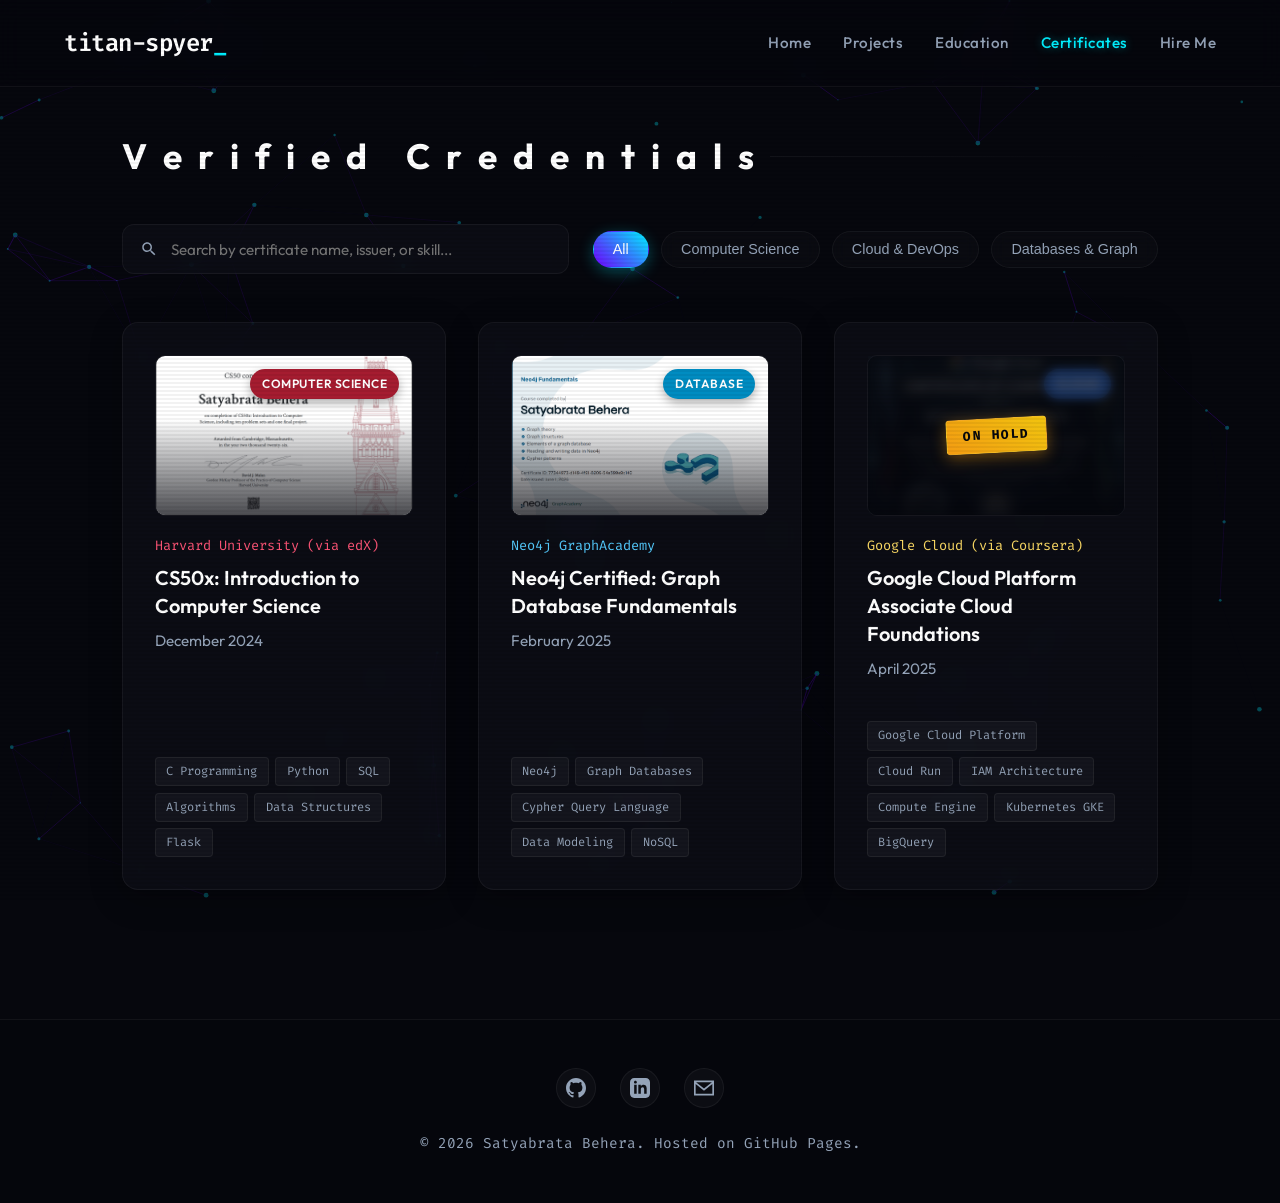
==== certificates.html @ edd2fa95 "Add Certificates Page" ====
<!-- This is the certificates.html file for Satyabrata Behera's personal portfolio, showcasing his verified professional accomplishments (CS50, Neo4j, GCP, and more). The page integrates search functionality, dynamic classification filters, glowing brand spotlights, and a high-fidelity modal details lightbox. The design maintains complete cohesion with the rest of the site's dark glassmorphic sci-fi aesthetic. -->
<!DOCTYPE html>
<html lang="en">
<head>
    <meta charset="UTF-8">
    <meta name="viewport" content="width=device-width, initial-scale=1.0">
    <title>Certificates - Satyabrata Behera</title>
    <meta name="description" content="Professional certifications and verified accomplishments of Satyabrata Behera, including Harvard CS50, Neo4j Fundamentals, and Google Cloud Platform.">
    <link rel="stylesheet" href="assets/css/style.css">
    <link rel="stylesheet" href="assets/css/certificates.css">
</head>
<body>
    <div id="loader"><div class="spinner"></div></div>
    <div id="cursor-glow"></div>
    <div id="scroll-progress"></div>
    <div class="crt-scanlines"></div>
    <canvas id="bg-canvas"></canvas>
    
    <nav>
        <a href="index.html" class="nav-logo">titan-spyer</a>
        <div class="nav-toggle" id="nav-toggle">
            <span></span>
            <span></span>
            <span></span>
        </div>
        <ul class="nav-links" id="nav-links">
            <li><a href="index.html">Home</a></li>
            <li><a href="projects.html">Projects</a></li>
            <li><a href="education.html">Education</a></li>
            <li><a href="certificates.html" class="active">Certificates</a></li>
            <li><a href="hire_me.html" class="nav-hire-me">Hire Me</a></li>
        </ul>
    </nav>

    <main class="container">
        <section>
            <h2 class="section-title" style="margin-bottom: 2.5rem;">Verified Credentials</h2>
            
            <!-- Controls: Search and Categories -->
            <div class="controls-container">
                <div class="search-wrapper">
                    <input type="text" id="search-input" class="search-input" placeholder="Search by certificate name, issuer, or skill...">
                    <svg class="search-icon" viewBox="0 0 24 24">
                        <path d="M15.5 14h-.79l-.28-.27C15.41 12.59 16 11.11 16 9.5 16 5.91 13.09 3 9.5 3S3 5.91 3 9.5 5.91 16 9.5 16c1.61 0 3.09-.59 4.23-1.57l.27.28v.79l5 4.99L20.49 19l-4.99-5zm-6 0C7.01 14 5 11.99 5 9.5S7.01 5 9.5 5 14 7.01 14 9.5 11.99 14 9.5 14z"/>
                    </svg>
                </div>
                
                <ul class="filter-tabs">
                    <li><button class="filter-btn active" data-filter="all">All</button></li>
                    <li><button class="filter-btn" data-filter="cs">Computer Science</button></li>
                    <li><button class="filter-btn" data-filter="cloud">Cloud & DevOps</button></li>
                    <li><button class="filter-btn" data-filter="database">Databases & Graph</button></li>
                </ul>
            </div>
            
            <!-- Certificates Grid Display -->
            <div class="certs-grid" id="certs-grid">
                <!-- Dynamically populated via assets/js/certificates.js -->
            </div>
        </section>
    </main>

    <!-- Details Lightbox Modal -->
    <div class="modal-overlay" id="modal-overlay">
        <div class="modal-container" id="modal-container">
            <!-- Dynamically populated via assets/js/certificates.js -->
        </div>
    </div>

    <footer>
        <div class="social-links">
            <a href="https://github.com/titan-spyer" target="_blank" title="GitHub">
                <svg viewBox="0 0 24 24"><path d="M12 0c-6.626 0-12 5.373-12 12 0 5.302 3.438 9.8 8.207 11.387.599.111.793-.261.793-.577v-2.234c-3.338.726-4.033-1.416-4.033-1.416-.546-1.387-1.333-1.756-1.333-1.756-1.089-.745.083-.729.083-.729 1.205.084 1.839 1.237 1.839 1.237 1.07 1.834 2.807 1.304 3.492.997.107-.775.418-1.305.762-1.604-2.665-.305-5.467-1.334-5.467-5.931 0-1.311.469-2.381 1.236-3.221-.124-.303-.535-1.524.117-3.176 0 0 1.008-.322 3.301 1.23.957-.266 1.983-.399 3.003-.404 1.02.005 2.047.138 3.006.404 2.291-1.552 3.297-1.23 3.297-1.23.653 1.653.242 2.874.118 3.176.77.84 1.235 1.911 1.235 3.221 0 4.609-2.807 5.624-5.479 5.921.43.372.823 1.102.823 2.222v3.293c0 .319.192.694.801.576 4.765-1.589 8.199-6.086 8.199-11.386 0-6.627-5.373-12-12-12z"/></svg>
            </a>
            <a href="https://linkedin.com/in/satya-brata-behera" target="_blank" title="LinkedIn">
                <svg viewBox="0 0 24 24"><path d="M19 0h-14c-2.761 0-5 2.239-5 5v14c0 2.761 2.239 5 5 5h14c2.762 0 5-2.239 5-5v-14c0-2.761-2.238-5-5-5zm-11 19h-3v-11h3v11zm-1.5-12.268c-.966 0-1.75-.79-1.75-1.764s.784-1.764 1.75-1.764 1.75.79 1.75 1.764-.783 1.764-1.75 1.764zm13.5 12.268h-3v-5.604c0-3.368-4-3.113-4 0v5.604h-3v-11h3v1.765c1.396-2.586 7-2.777 7 2.476v6.759z"/></svg>
            </a>
            <a href="mailto:mr.satya02@gmail.com" title="Email">
                <svg viewBox="0 0 24 24"><path d="M0 3v18h24v-18h-24zm21.518 2l-9.518 7.713-9.518-7.713h19.036zm-19.518 14v-11.817l10 8.104 10-8.104v11.817h-20z"/></svg>
            </a>
        </div>
        <p>&copy; 2026 Satyabrata Behera. Hosted on GitHub Pages.</p>
    </footer>

    <!-- Scripts -->
    <script src="assets/js/script.js"></script>
    <script src="assets/js/certificates.js"></script>
</body>
</html>
---- assets/css/style.css ----
/* CSS Files start from here. */
@import url('https://fonts.googleapis.com/css2?family=Fira+Code:wght@400;500&family=Outfit:wght@300;400;600;800&display=swap');

:root {
    --bg-main: #06070d;
    --bg-panel: rgba(15, 17, 26, 0.6);
    --text-main: #e2e8f0;
    --text-muted: #94a3b8;
    --accent-1: #00f0ff;
    --accent-2: #7000ff;
    --glass-border: rgba(255, 255, 255, 0.05);
    --glass-shadow: 0 8px 32px 0 rgba(0, 0, 0, 0.3);
}

html, body {
    margin: 0;
    padding: 0;
    width: 100%;
    overflow-x: hidden;
    position: relative;
}

body {
    font-family: 'Outfit', sans-serif;
    background-color: var(--bg-main);
    color: var(--text-main);
    line-height: 1.6;
}

* {
    margin: 0;
    padding: 0;
    box-sizing: border-box;
    max-width: 100%;
}

/* Background Canvas */
#bg-canvas {
    position: fixed;
    top: 0;
    left: 0;
    width: 100vw;
    height: 100vh;
    z-index: -1;
    pointer-events: none;
    opacity: 0.6;
}

/* Navigation */
nav {
    position: fixed;
    top: 0;
    width: 100%;
    padding: 1.5rem 5%;
    display: flex;
    justify-content: space-between;
    align-items: center;
    background: rgba(6, 7, 13, 0.7);
    backdrop-filter: blur(12px);
    border-bottom: 1px solid var(--glass-border);
    z-index: 100;
}

.nav-logo {
    font-family: 'Fira Code', monospace;
    font-size: 1.5rem;
    font-weight: 600;
    color: #fff;
    text-decoration: none;
    position: relative;
    letter-spacing: -0.5px;
}

.nav-logo::after {
    content: '_';
    animation: blink 1s step-end infinite;
    color: var(--accent-1);
}

@keyframes blink {
    50% { opacity: 0; }
}

.nav-links {
    list-style: none;
    display: flex;
    gap: 2rem;
}

.nav-links a {
    color: var(--text-muted);
    text-decoration: none;
    font-weight: 500;
    transition: color 0.3s ease;
    letter-spacing: 0.5px;
    font-size: 0.95rem;
}

.nav-links a:hover,
.nav-links a.active {
    color: var(--accent-1);
    text-shadow: 0 0 8px rgba(0, 240, 255, 0.4);
}

/* Nav Toggle (Hamburger) */
.nav-toggle {
    display: none;
    flex-direction: column;
    gap: 6px;
    cursor: pointer;
    z-index: 101;
    padding: 0.5rem;
}

.nav-toggle span {
    width: 25px;
    height: 2px;
    background: var(--text-main);
    transition: all 0.3s ease;
}

.nav-toggle.active span:nth-child(1) {
    transform: translateY(8px) rotate(45deg);
}

.nav-toggle.active span:nth-child(2) {
    opacity: 0;
}

.nav-toggle.active span:nth-child(3) {
    transform: translateY(-8px) rotate(-45deg);
}

/* Main Container */
.container {
    max-width: 1100px;
    margin: 0 auto;
    padding: 8rem 2rem 4rem;
}

/* Header/Hero Section */
.hero {
    min-height: 70vh;
    display: flex;
    flex-direction: column;
    justify-content: center;
    align-items: flex-start;
}

h1, h2 {
    overflow-wrap: break-word;
    word-wrap: break-word;
    word-break: break-word;
}

.hero h1 {
    font-size: clamp(2.5rem, 8vw, 4.5rem);
    font-weight: 800;
    line-height: 1.1;
    margin-bottom: 0.5rem;
    color: #fff;
    letter-spacing: -1.5px;
}

.hero .gradient-text {
    background: linear-gradient(90deg, var(--accent-1), var(--accent-2), var(--accent-1));
    background-size: 200% auto;
    -webkit-background-clip: text;
    background-clip: text;
    -webkit-text-fill-color: transparent;
    animation: shimmer 3s linear infinite;
}

@keyframes shimmer {
    to { background-position: 200% center; }
}

.hero h2 {
    font-size: clamp(1.2rem, 4vw, 2rem);
    color: var(--text-muted);
    margin-bottom: 1.5rem;
    font-weight: 400;
    font-family: 'Fira Code', monospace;
}

.hero p {
    font-size: 1.1rem;
    max-width: 650px;
    color: var(--text-muted);
    margin-bottom: 2.5rem;
}

.btn {
    display: inline-flex;
    align-items: center;
    gap: 0.5rem;
    padding: 0.8rem 1.8rem;
    background: transparent;
    color: var(--accent-1);
    border: 1px solid var(--accent-1);
    border-radius: 6px;
    font-family: 'Fira Code', monospace;
    text-decoration: none;
    transition: all 0.3s cubic-bezier(0.4, 0, 0.2, 1);
    position: relative;
    overflow: hidden;
    font-size: 0.95rem;
    will-change: transform;
}

.btn .ripple {
    position: absolute;
    background: rgba(255, 255, 255, 0.4);
    transform: translate(-50%, -50%);
    pointer-events: none;
    border-radius: 50%;
    animation: ripple_effect 0.8s linear;
}

@keyframes ripple_effect {
    0% { width: 0; height: 0; opacity: 0.5; }
    100% { width: 400px; height: 400px; opacity: 0; }
}

.btn:hover {
    background: rgba(0, 240, 255, 0.1);
    box-shadow: 0 0 15px rgba(0, 240, 255, 0.3);
    transform: scale(1.05);
}

.btn-primary {
    background: linear-gradient(45deg, var(--accent-2), var(--accent-1));
    color: #fff;
    border: none;
}

.btn-primary:hover {
    background: linear-gradient(45deg, var(--accent-1), var(--accent-2));
    box-shadow: 0 0 20px rgba(112, 0, 255, 0.5);
    transform: scale(1.05);
}

.hero-buttons {
    display: flex;
    gap: 1rem;
    flex-wrap: wrap;
}

/* Glassmorphism Cards */
.glass-card {
    background: var(--bg-panel);
    border: 1px solid var(--glass-border);
    border-radius: 16px;
    padding: 2rem;
    backdrop-filter: blur(10px);
    box-shadow: var(--glass-shadow);
    transition: transform 0.3s ease, box-shadow 0.3s ease, border-color 0.3s ease;
    display: flex;
    flex-direction: column;
}

.glass-card:hover {
    transform: translateY(-5px);
    box-shadow: 0 12px 40px 0 rgba(0, 0, 0, 0.4);
    border-color: rgba(0, 240, 255, 0.3);
}

/* Skills Section */
.skills-section {
    margin-top: 4rem;
}

.section-title {
    font-size: clamp(1.8rem, 5vw, 2.2rem);
    margin-bottom: 2.5rem;
    display: flex;
    align-items: center;
    gap: 1rem;
    color: #fff;
    width: 100%;
    overflow-wrap: break-word;
    word-wrap: break-word;
}

.section-title::after {
    content: '';
    height: 1px;
    background: linear-gradient(90deg, var(--glass-border), transparent);
    flex-grow: 1;
    min-width: 50px;
}

.skills-grid {
    display: grid;
    grid-template-columns: repeat(auto-fit, minmax(300px, 1fr));
    gap: 1.5rem;
}

.skill-category h3 {
    font-family: 'Fira Code', monospace;
    color: var(--accent-1);
    margin-bottom: 1rem;
    font-size: 1.1rem;
}

.skill-tags {
    display: flex;
    flex-wrap: wrap;
    gap: 0.8rem;
}

.skill-tag {
    background: rgba(255, 255, 255, 0.03);
    padding: 0.4rem 1rem;
    border-radius: 20px;
    font-size: 0.9rem;
    border: 1px solid rgba(255, 255, 255, 0.08);
    transition: all 0.3s ease;
    text-decoration: none;
    color: var(--text-main);
    display: inline-block;
    position: relative;
    overflow: hidden;
}

.skill-tag::before {
    content: '';
    position: absolute;
    top: 0; left: 0; right: 0; bottom: 0;
    background: radial-gradient(circle at var(--mouse-x, 50%) var(--mouse-y, 50%), rgba(0, 240, 255, 0.2), transparent 50%);
    opacity: 0;
    transition: opacity 0.3s;
    pointer-events: none;
    z-index: 0;
}

.skill-tag:hover::before {
    opacity: 1;
}

.skill-tag:hover {
    border-color: var(--accent-1);
    color: #fff;
    background: rgba(0, 240, 255, 0.05);
    transform: translateY(-2px);
    box-shadow: 0 4px 12px rgba(0, 240, 255, 0.2);
}

/* Stats */
.stats {
    display: flex;
    gap: 3rem;
    margin-top: 3rem;
    flex-wrap: wrap;
}

.stat-item {
    font-family: 'Outfit', sans-serif;
    text-decoration: none;
    transition: transform 0.3s ease;
    display: block;
}
a.stat-item:hover {
    transform: translateY(-5px);
}
.stat-item span {
    display: block;
    font-size: 3rem;
    font-weight: 800;
    color: var(--accent-1);
    line-height: 1;
    margin-bottom: 0.5rem;
}
.stat-item p {
    color: var(--text-muted);
    font-size: 1rem;
    margin: 0;
}

/* Projects grid */
.projects-grid {
    display: grid;
    grid-template-columns: repeat(auto-fit, minmax(320px, 1fr));
    gap: 2rem;
    margin-bottom: 3rem;
}

.project-card h3 {
    font-size: 1.4rem;
    margin-bottom: 0.8rem;
    color: #fff;
}

.project-card p {
    color: var(--text-muted);
    margin-bottom: 1.5rem;
    font-size: 0.95rem;
    flex-grow: 1;
}

.tech-stack {
    font-family: 'Fira Code', monospace;
    color: var(--text-muted);
    font-size: 0.8rem;
    margin-bottom: 1.5rem;
    display: flex;
    flex-wrap: wrap;
    gap: 0.5rem;
}
.tech-stack span {
    color: var(--accent-2);
}

.project-links {
    display: flex;
    gap: 1.5rem;
    margin-top: auto;
    flex-wrap: wrap;
}

.project-link {
    text-decoration: none;
    color: var(--text-main);
    font-family: 'Fira Code', monospace;
    font-size: 0.9rem;
    display: flex;
    align-items: center;
    gap: 0.4rem;
    transition: color 0.3s ease;
}

.project-link:hover {
    color: var(--accent-1);
}
.project-link svg {
    width: 18px;
    height: 18px;
    fill: currentColor;
}

/* Repos grid */
.repos-grid {
    display: grid;
    grid-template-columns: repeat(auto-fit, minmax(250px, 1fr));
    gap: 1.5rem;
}

.repo-card {
    padding: 1.5rem;
}

.repo-card h3 {
    font-size: 1.2rem;
    margin-bottom: 1rem;
    color: var(--accent-1);
    font-family: 'Fira Code', monospace;
}

/* Timeline for Education */
.timeline {
    position: relative;
    max-width: 800px;
    margin: 2rem auto;
}

.timeline::after {
    content: '';
    position: absolute;
    width: 2px;
    background: var(--glass-border);
    top: 0;
    bottom: 0;
    left: 20px;
    margin-left: -1px;
}

.timeline-item {
    padding: 10px 40px;
    position: relative;
    background-color: inherit;
    width: 100%;
}

.timeline-item::after {
    content: '';
    position: absolute;
    width: 16px;
    height: 16px;
    background-color: var(--bg-main);
    border: 3px solid var(--accent-2);
    border-radius: 50%;
    z-index: 1;
    left: 7.5px;
    top: 15px;
    box-shadow: 0 0 10px rgba(112, 0, 255, 0.5);
}

.timeline-content {
    padding: 2rem;
    background: var(--bg-panel);
    border: 1px solid var(--glass-border);
    border-radius: 16px;
    backdrop-filter: blur(10px);
    transition: transform 0.3s ease;
}

.timeline-content:hover {
    transform: translateX(5px);
    border-color: rgba(112, 0, 255, 0.3);
}

.timeline-content h3 {
    margin-bottom: 0.2rem;
    color: #fff;
    font-size: 1.4rem;
}
.timeline-content h4 {
    margin-bottom: 1rem;
    color: var(--text-muted);
    font-weight: 400;
    font-size: 1rem;
}
.timeline-date {
    display: inline-block;
    padding: 0.2rem 0.8rem;
    background: rgba(255,255,255,0.05);
    border-radius: 20px;
    font-size: 0.85rem;
    font-family: 'Fira Code', monospace;
    margin-bottom: 1.5rem;
    color: var(--accent-1);
    border: 1px solid rgba(0, 240, 255, 0.2);
}

/* Footer */
footer {
    text-align: center;
    padding: 3rem 2rem;
    border-top: 1px solid var(--glass-border);
    margin-top: 4rem;
    color: var(--text-muted);
    font-family: 'Fira Code', monospace;
    font-size: 0.9rem;
    background: rgba(6, 7, 13, 0.8);
}

.social-links {
    display: flex;
    justify-content: center;
    gap: 1.5rem;
    margin-bottom: 1.5rem;
}
.social-links a {
    color: var(--text-muted);
    transition: color 0.3s, transform 0.3s;
    display: flex;
    align-items: center;
    justify-content: center;
    width: 40px;
    height: 40px;
    border-radius: 50%;
    background: rgba(255, 255, 255, 0.03);
    border: 1px solid var(--glass-border);
}
.social-links a:hover {
    color: var(--accent-1);
    transform: translateY(-3px);
    border-color: var(--accent-1);
}
.social-links svg {
    width: 20px;
    height: 20px;
    fill: currentColor;
}

/* Image Layout and Avatar CSS */
.hero-layout {
    display: flex;
    align-items: center;
    justify-content: space-between;
    gap: 3rem;
    width: 100%;
    transition: transform 0.5s cubic-bezier(0.4, 0, 0.2, 1);
}

.hero-layout:hover {
    transform: scale(1.01); /* Very subtle zoom for the entire section */
}

.hero-text {
    flex: 1;
}

.hero-image-container {
    flex: 0 0 280px;
    display: flex;
    justify-content: center;
    align-items: center;
}

.glow-wrap {
    position: relative;
    width: 260px;
    height: 260px;
    border-radius: 50%;
    padding: 6px;
    background: linear-gradient(45deg, var(--accent-1), var(--accent-2));
    animation: spin-gradient 8s linear infinite;
    z-index: 10;
}

.glow-wrap::after {
    content: '';
    position: absolute;
    inset: -10px;
    background: linear-gradient(45deg, var(--accent-1), var(--accent-2));
    filter: blur(25px);
    border-radius: 50%;
    z-index: -1;
    opacity: 0.7;
    animation: blink-glow 3s ease-in-out infinite alternate;
}

@keyframes spin-gradient {
    0% { transform: rotate(0deg); }
    100% { transform: rotate(360deg); }
}

@keyframes blink-glow {
    0% { opacity: 0.4; }
    100% { opacity: 0.9; }
}

.profile-img {
    width: 100%;
    height: 100%;
    object-fit: cover;
    border-radius: 50%;
    border: 4px solid var(--bg-main);
    animation: spin-reverse 8s linear infinite;
}

@keyframes spin-reverse {
    0% { transform: rotate(0deg); }
    100% { transform: rotate(-360deg); }
}


/* Responsive Tablet */
@media (max-width: 1024px) {
    .container {
        padding: 7rem 2rem 3rem;
    }
    .hero-layout {
        gap: 2rem;
    }
    .glow-wrap {
        width: 220px;
        height: 220px;
    }
    .hero-image-container {
        flex: 0 0 220px;
    }
}

/* Responsive Mobile */
@media (max-width: 768px) {
    .nav-toggle {
        display: flex;
    }

    .nav-links {
        position: fixed;
        top: 0;
        right: -100%;
        width: 100%;
        height: 100vh;
        background: rgba(6, 7, 13, 0.98);
        backdrop-filter: blur(20px);
        flex-direction: column;
        justify-content: center;
        align-items: center;
        transition: right 0.4s cubic-bezier(0.77, 0.2, 0.05, 1);
        z-index: 99;
    }

    .nav-links.active {
        right: 0;
    }

    .nav-links li {
        margin: 1.5rem 0;
    }

    .nav-links a {
        font-size: 1.5rem;
    }
    
    .container {
        padding: 8rem 1.5rem 2rem;
    }
    
    .hero-layout {
        flex-direction: column-reverse;
        text-align: center;
        gap: 2rem;
        margin-top: 1rem;
    }
    .hero-text p {
        margin: 0 auto 1.5rem auto;
    }
    .hero-buttons {
        justify-content: center;
    }
    .glow-wrap {
        width: 180px;
        height: 180px;
    }
    .hero-image-container {
        flex: 0 0 180px;
    }
    
    .stats {
        justify-content: center;
        gap: 1.5rem;
        margin-top: 2rem;
    }
    .stat-item span {
        font-size: 2.2rem;
    }
    
    .skills-grid, .projects-grid, .repos-grid {
        grid-template-columns: 1fr;
    }

    .section-title {
        font-size: 1.5rem;
        display: block; /* Switch to block to let text wrap naturally */
        line-height: 1.3;
        margin-bottom: 2rem;
    }

    .section-title::after {
        display: none;
    }

    .timeline::after { left: 15px; }
    .timeline-item::after { left: 3px; }
    .timeline-item { padding-left: 35px; padding-right: 0; }
    .timeline-content { padding: 1.5rem; }
    .timeline-content h3 { font-size: 1.2rem; }
}

/* Enhancements */
#loader {
    position: fixed;
    inset: 0;
    background: var(--bg-main);
    z-index: 99999;
    display: flex;
    justify-content: center;
    align-items: center;
    transition: opacity 0.5s ease;
}

.spinner {
    width: 50px;
    height: 50px;
    border: 3px solid rgba(0, 240, 255, 0.1);
    border-radius: 50%;
    border-top-color: var(--accent-1);
    animation: spin 1s ease-in-out infinite;
}

@keyframes spin {
    to { transform: rotate(360deg); }
}

#cursor-glow {
    position: fixed;
    top: 0;
    left: 0;
    width: 400px;
    height: 400px;
    background: radial-gradient(circle, rgba(0, 240, 255, 0.08) 0%, transparent 60%);
    border-radius: 50%;
    transform: translate(-50%, -50%);
    pointer-events: none;
    z-index: 9999;
    mix-blend-mode: screen;
    opacity: 0;
    transition: opacity 0.3s;
}

.crt-scanlines {
    position: fixed;
    inset: 0;
    background: linear-gradient(
        to bottom,
        rgba(255, 255, 255, 0),
        rgba(255, 255, 255, 0) 50%,
        rgba(0, 0, 0, 0.05) 50%,
        rgba(0, 0, 0, 0.05)
    );
    background-size: 100% 4px;
    z-index: 9998;
    pointer-events: none;
}

#scroll-progress {
    position: fixed;
    top: 0;
    left: 0;
    width: 0%;
    height: 3px;
    background: linear-gradient(90deg, var(--accent-1), var(--accent-2));
    z-index: 100000;
    box-shadow: 0 0 10px var(--accent-1);
}

.hidden-scroll {
    opacity: 0;
    transform: translateY(40px);
    transition: all 0.8s cubic-bezier(0.175, 0.885, 0.32, 1.275);
}

.hidden-scroll.show {
    opacity: 1;
    transform: translateY(0);
}

.typewriter-char {
    display: inline-block;
    opacity: 0;
    transform: translateY(10px);
    animation: charFadeUp 0.3s forwards;
}

@keyframes charFadeUp {
    to {
        opacity: 1;
        transform: translateY(0);
    }
}
---- assets/css/certificates.css ----
/* Specialized CSS for Certificates Showcase */

:root {
    --cs50-brand: #a51c30;
    --cs50-glow: rgba(165, 28, 48, 0.5);
    --neo4j-brand: #008cc1;
    --neo4j-glow: rgba(0, 140, 193, 0.5);
    --gcp-brand: #4285f4;
    --gcp-glow: rgba(66, 133, 244, 0.5);
    --default-glow: rgba(0, 240, 255, 0.3);
}

/* Control Bar (Search & Filter) */
.controls-container {
    display: flex;
    flex-direction: column;
    gap: 1.5rem;
    margin-bottom: 3rem;
    width: 100%;
}

@media (min-width: 768px) {
    .controls-container {
        flex-direction: row;
        justify-content: space-between;
        align-items: center;
    }
}

/* Search Bar */
.search-wrapper {
    position: relative;
    flex: 1;
    max-width: 450px;
}

.search-input {
    width: 100%;
    padding: 0.9rem 1.2rem 0.9rem 3rem;
    background: var(--bg-panel);
    border: 1px solid var(--glass-border);
    border-radius: 12px;
    color: var(--text-main);
    font-family: inherit;
    font-size: 0.95rem;
    backdrop-filter: blur(10px);
    transition: all 0.3s cubic-bezier(0.4, 0, 0.2, 1);
    outline: none;
}

.search-input:focus {
    border-color: var(--accent-1);
    box-shadow: 0 0 15px rgba(0, 240, 255, 0.25);
    background: rgba(15, 17, 26, 0.8);
}

.search-icon {
    position: absolute;
    left: 1.1rem;
    top: 50%;
    transform: translateY(-50%);
    width: 18px;
    height: 18px;
    fill: var(--text-muted);
    transition: fill 0.3s ease;
    pointer-events: none;
}

.search-input:focus + .search-icon {
    fill: var(--accent-1);
}

/* Filter Tags */
.filter-tabs {
    display: flex;
    flex-wrap: wrap;
    gap: 0.75rem;
    list-style: none;
}

.filter-btn {
    background: rgba(255, 255, 255, 0.02);
    border: 1px solid var(--glass-border);
    padding: 0.6rem 1.2rem;
    border-radius: 30px;
    color: var(--text-muted);
    font-size: 0.9rem;
    font-weight: 500;
    cursor: pointer;
    backdrop-filter: blur(8px);
    transition: all 0.3s cubic-bezier(0.4, 0, 0.2, 1);
}

.filter-btn:hover {
    color: var(--text-main);
    border-color: rgba(255, 255, 255, 0.2);
    transform: translateY(-2px);
}

.filter-btn.active {
    background: linear-gradient(45deg, var(--accent-2), var(--accent-1));
    color: #fff;
    border-color: transparent;
    box-shadow: 0 4px 15px rgba(0, 240, 255, 0.3);
}

/* Certificates Grid */
.certs-grid {
    display: grid;
    grid-template-columns: repeat(auto-fill, minmax(320px, 1fr));
    gap: 2rem;
    min-height: 200px;
}

/* Card Tilt and Glow Design */
.cert-card {
    height: 100%;
    cursor: pointer;
    position: relative;
    overflow: hidden;
    display: flex;
    flex-direction: column;
    transition: transform 0.4s cubic-bezier(0.25, 0.8, 0.25, 1), 
                box-shadow 0.4s cubic-bezier(0.25, 0.8, 0.25, 1), 
                border-color 0.4s cubic-bezier(0.25, 0.8, 0.25, 1);
    transform-style: preserve-3d;
    will-change: transform;
}

.cert-card-inner {
    display: flex;
    flex-direction: column;
    height: 100%;
}

/* Image Container */
.cert-img-container {
    position: relative;
    width: 100%;
    aspect-ratio: 1.6 / 1;
    border-radius: 10px;
    overflow: hidden;
    margin-bottom: 1.2rem;
    border: 1px solid rgba(255, 255, 255, 0.05);
}

.cert-thumbnail {
    width: 100%;
    height: 100%;
    object-fit: cover;
    transition: transform 0.6s cubic-bezier(0.25, 0.8, 0.25, 1);
}

.cert-card:hover .cert-thumbnail {
    transform: scale(1.05) rotate(0.5deg);
}

.cert-overlay-glow {
    position: absolute;
    inset: 0;
    background: linear-gradient(180deg, transparent 40%, rgba(6, 7, 13, 0.9) 100%);
    opacity: 0.8;
    z-index: 1;
}

/* Dynamic Brand Badges on Cards */
.cert-badge {
    position: absolute;
    top: 0.8rem;
    right: 0.8rem;
    padding: 0.35rem 0.75rem;
    border-radius: 20px;
    font-size: 0.75rem;
    font-weight: 600;
    text-transform: uppercase;
    letter-spacing: 0.5px;
    color: #fff;
    z-index: 2;
    box-shadow: 0 4px 10px rgba(0, 0, 0, 0.3);
}

/* Issuer Specific Accent Glows */
.cert-card.brand-cs50 {
    --accent-glow-color: var(--cs50-glow);
    --accent-border-color: var(--cs50-brand);
}

.cert-card.brand-neo4j {
    --accent-glow-color: var(--neo4j-glow);
    --accent-border-color: var(--neo4j-brand);
}

.cert-card.brand-gcp {
    --accent-glow-color: var(--gcp-glow);
    --accent-border-color: var(--gcp-brand);
}

.cert-card {
    --accent-glow-color: var(--default-glow);
    --accent-border-color: var(--accent-1);
}

.cert-card:hover {
    border-color: var(--accent-border-color);
    box-shadow: 0 12px 40px -5px rgba(0, 0, 0, 0.5), 
                0 0 25px 0 var(--accent-glow-color);
}

/* Badge colors */
.brand-cs50 .cert-badge { background: var(--cs50-brand); }
.brand-neo4j .cert-badge { background: var(--neo4j-brand); }
.brand-gcp .cert-badge { background: var(--gcp-brand); }

/* Card Content details */
.cert-details {
    display: flex;
    flex-direction: column;
    flex-grow: 1;
}

.cert-issuer {
    font-family: 'Fira Code', monospace;
    font-size: 0.85rem;
    color: var(--accent-1);
    margin-bottom: 0.4rem;
}

.brand-cs50 .cert-issuer { color: #ff5577; }
.brand-neo4j .cert-issuer { color: #55ccff; }
.brand-gcp .cert-issuer { color: #ffdd66; }

.cert-card h3 {
    font-size: 1.25rem;
    color: #fff;
    line-height: 1.4;
    margin-bottom: 0.6rem;
    font-weight: 600;
}

.cert-card-date {
    font-size: 0.85rem;
    color: var(--text-muted);
    margin-bottom: 1rem;
}

.cert-skills {
    display: flex;
    flex-wrap: wrap;
    gap: 0.4rem;
    margin-top: auto;
    padding-top: 1rem;
}

.cert-skills span {
    background: rgba(255, 255, 255, 0.04);
    border: 1px solid rgba(255, 255, 255, 0.06);
    padding: 0.25rem 0.65rem;
    border-radius: 4px;
    font-size: 0.75rem;
    color: var(--text-muted);
    font-family: 'Fira Code', monospace;
}

/* Dynamic Entrance Animations */
.certs-grid > .hidden-scroll {
    opacity: 0;
    transform: translateY(30px) scale(0.97);
    transition: opacity 0.6s cubic-bezier(0.215, 0.61, 0.355, 1), 
                transform 0.6s cubic-bezier(0.215, 0.61, 0.355, 1);
}

.certs-grid > .hidden-scroll.show {
    opacity: 1;
    transform: translateY(0) scale(1);
}

/* Lightbox Modal overlay */
.modal-overlay {
    position: fixed;
    inset: 0;
    background: rgba(3, 4, 8, 0.85);
    backdrop-filter: blur(15px);
    z-index: 10000;
    display: flex;
    justify-content: center;
    align-items: center;
    padding: 1.5rem;
    opacity: 0;
    pointer-events: none;
    transition: opacity 0.4s ease;
}

.modal-overlay.active {
    opacity: 1;
    pointer-events: auto;
}

/* Modal Box Container */
.modal-container {
    background: rgba(10, 12, 20, 0.95);
    border: 1px solid var(--glass-border);
    border-radius: 20px;
    width: 100%;
    max-width: 950px;
    max-height: 90vh;
    box-shadow: 0 25px 60px -10px rgba(0,0,0,0.8), 0 0 40px rgba(0, 240, 255, 0.1);
    overflow-y: auto;
    position: relative;
    transform: scale(0.9) translateY(30px);
    transition: transform 0.4s cubic-bezier(0.34, 1.56, 0.64, 1);
}

.modal-overlay.active .modal-container {
    transform: scale(1) translateY(0);
}

.modal-close-btn {
    position: absolute;
    top: 1.25rem;
    right: 1.25rem;
    background: rgba(255, 255, 255, 0.03);
    border: 1px solid var(--glass-border);
    width: 40px;
    height: 40px;
    border-radius: 50%;
    display: flex;
    justify-content: center;
    align-items: center;
    cursor: pointer;
    color: var(--text-muted);
    transition: all 0.3s ease;
    z-index: 10;
}

.modal-close-btn:hover {
    color: #fff;
    background: rgba(255, 0, 80, 0.2);
    border-color: rgba(255, 0, 80, 0.4);
    transform: rotate(90deg);
}

.modal-content-grid {
    display: grid;
    grid-template-columns: 1fr;
    gap: 2rem;
    padding: 3rem 2rem 2.5rem;
}

@media (min-width: 768px) {
    .modal-content-grid {
        grid-template-columns: 1.2fr 1fr;
        padding: 4rem 3rem 3rem;
    }
}

/* Modal Visual Preview Side */
.modal-visual-side {
    display: flex;
    flex-direction: column;
    justify-content: center;
    align-items: center;
}

.modal-image-wrap {
    width: 100%;
    border-radius: 12px;
    overflow: hidden;
    border: 1px solid rgba(255, 255, 255, 0.1);
    box-shadow: 0 10px 30px rgba(0,0,0,0.5);
    background: #030408;
    aspect-ratio: 1.414 / 1; /* Standard certificate aspect ratio */
}

.modal-image-wrap img {
    width: 100%;
    height: 100%;
    object-fit: contain;
}

/* Modal Info Side details */
.modal-info-side {
    display: flex;
    flex-direction: column;
    justify-content: space-between;
}

.modal-info-header {
    margin-bottom: 1.5rem;
}

.modal-info-issuer {
    font-family: 'Fira Code', monospace;
    font-size: 0.95rem;
    color: var(--accent-1);
    margin-bottom: 0.5rem;
    display: inline-block;
}

.modal-info-side h2 {
    font-size: 1.8rem;
    color: #fff;
    margin-bottom: 0.8rem;
    line-height: 1.3;
}

.modal-meta-row {
    display: flex;
    flex-wrap: wrap;
    gap: 1.5rem;
    margin-bottom: 1.5rem;
    font-size: 0.9rem;
    color: var(--text-muted);
}

.modal-meta-item strong {
    color: var(--text-main);
}

.modal-divider {
    height: 1px;
    background: var(--glass-border);
    margin: 1.5rem 0;
}

.modal-description {
    color: var(--text-muted);
    font-size: 0.95rem;
    line-height: 1.7;
    margin-bottom: 1.5rem;
}

.modal-skills-title {
    font-size: 0.9rem;
    text-transform: uppercase;
    letter-spacing: 1px;
    color: var(--text-main);
    margin-bottom: 0.75rem;
    font-family: 'Fira Code', monospace;
}

.modal-skills-list {
    display: flex;
    flex-wrap: wrap;
    gap: 0.5rem;
    margin-bottom: 2rem;
}

.modal-skills-list span {
    background: rgba(0, 240, 255, 0.05);
    border: 1px solid rgba(0, 240, 255, 0.15);
    color: var(--accent-1);
    padding: 0.35rem 0.8rem;
    border-radius: 6px;
    font-size: 0.8rem;
    font-family: 'Fira Code', monospace;
}

.modal-actions {
    display: flex;
    gap: 1rem;
    flex-wrap: wrap;
}

.modal-verify-btn {
    width: 100%;
    justify-content: center;
}

/* Empty search states styling */
.empty-state {
    grid-column: 1 / -1;
    text-align: center;
    padding: 4rem 2rem;
    color: var(--text-muted);
}

.empty-state svg {
    width: 64px;
    height: 64px;
    fill: rgba(255,255,255,0.05);
    margin-bottom: 1.5rem;
}

.empty-state h3 {
    color: #fff;
    font-size: 1.3rem;
    margin-bottom: 0.5rem;
}

.empty-state p {
    font-size: 0.95rem;
    max-width: 400px;
    margin: 0 auto;
}

/* Card On-Hold Ribbon/Overlay */
.cert-on-hold-overlay {
    position: absolute;
    inset: 0;
    background: rgba(6, 7, 13, 0.65);
    backdrop-filter: blur(5px);
    display: flex;
    justify-content: center;
    align-items: center;
    z-index: 3;
    pointer-events: none;
}

.cert-on-hold-overlay span {
    background: linear-gradient(45deg, #f39c12, #f1c40f);
    color: #06070d;
    font-size: 0.8rem;
    font-weight: 800;
    padding: 0.4rem 1rem;
    border-radius: 4px;
    letter-spacing: 1.5px;
    box-shadow: 0 4px 15px rgba(243, 156, 18, 0.4);
    border: 1px solid rgba(255, 255, 255, 0.1);
    transform: rotate(-3deg);
    font-family: 'Fira Code', monospace;
    text-transform: uppercase;
}
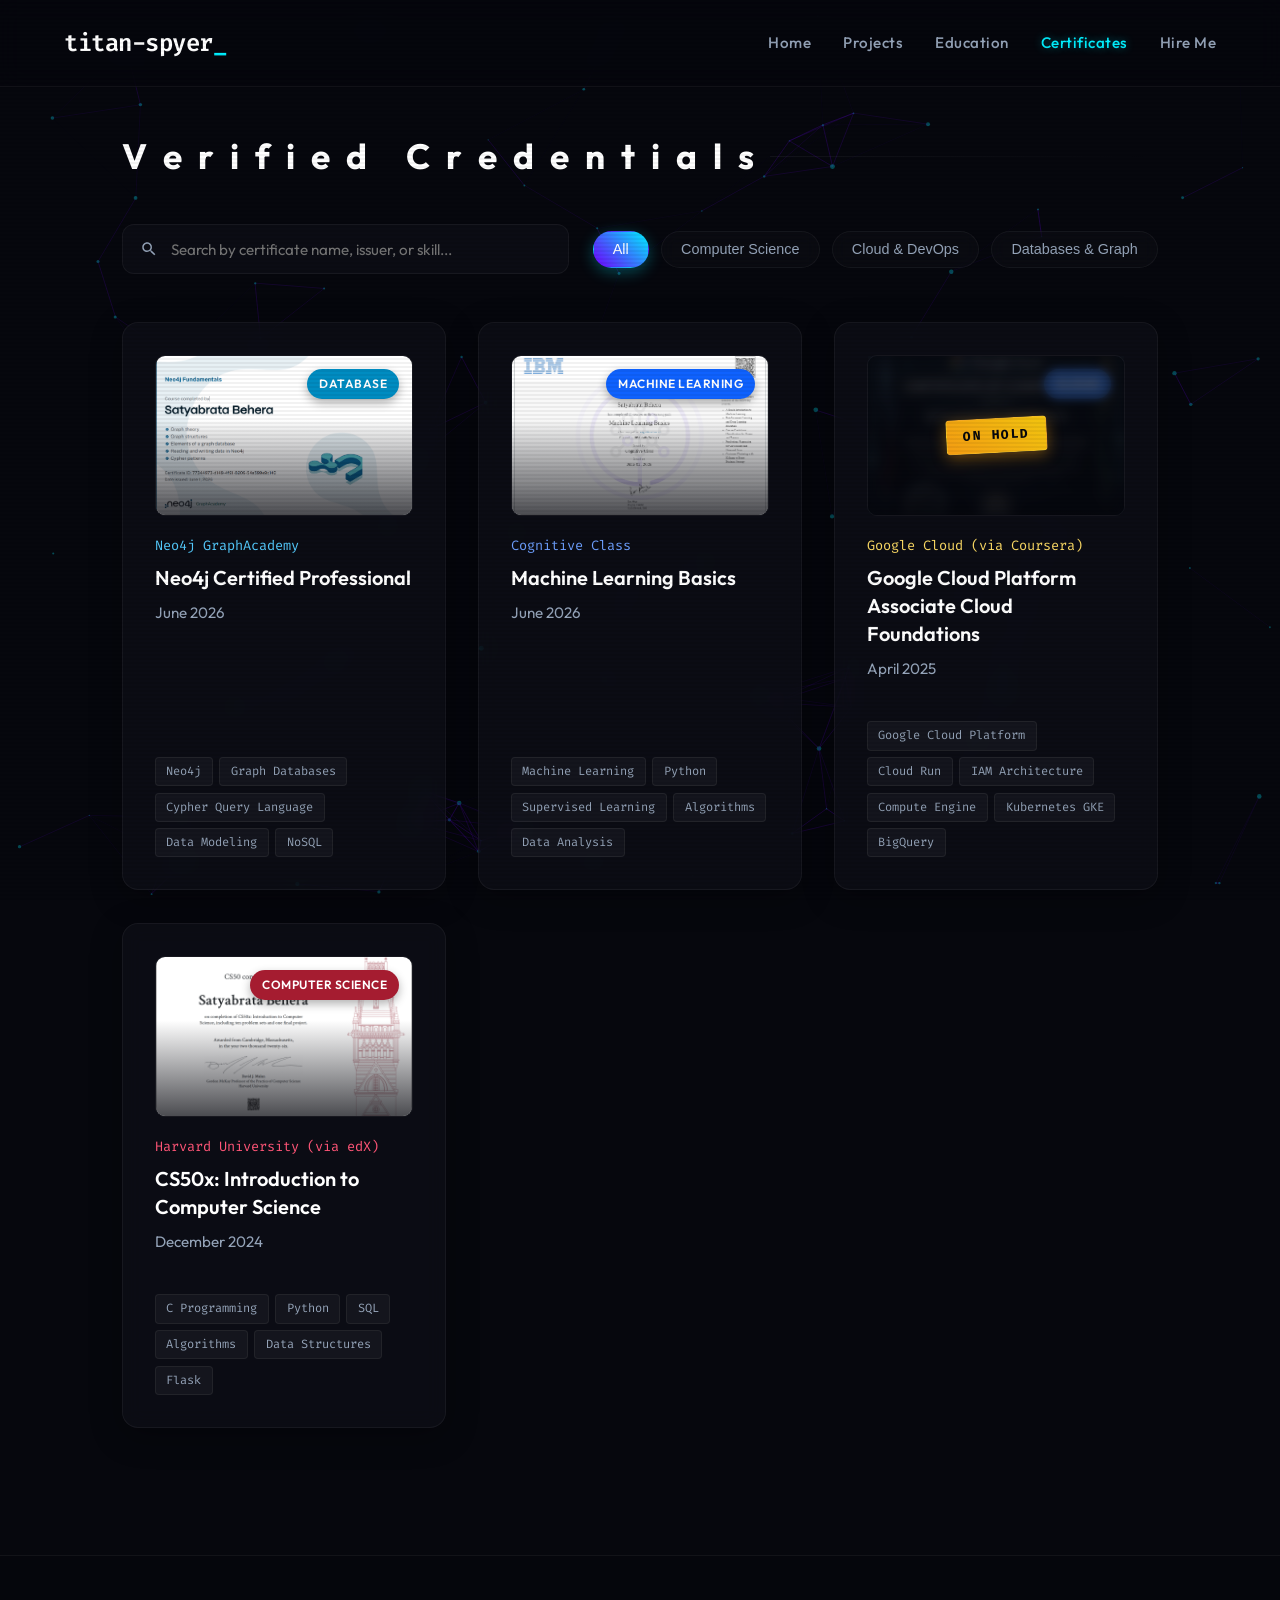
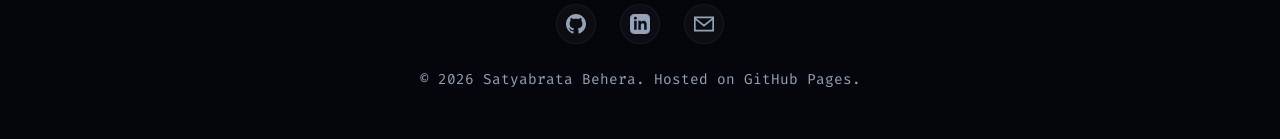
==== commit e1887dfd: "update: Certificate Page" ====
--- a/certificates.html
+++ b/certificates.html
@@ -4,10 +4,77 @@
 <head>
     <meta charset="UTF-8">
     <meta name="viewport" content="width=device-width, initial-scale=1.0">
-    <title>Certificates - Satyabrata Behera</title>
-    <meta name="description" content="Professional certifications and verified accomplishments of Satyabrata Behera, including Harvard CS50, Neo4j Fundamentals, and Google Cloud Platform.">
+    <title>Certificates | Satyabrata Behera (titan-spyer)</title>
+    <meta name="description" content="Verified professional certifications and credentials of Satyabrata Behera (titan-spyer), including Harvard CS50, Neo4j Certified Professional, and Cognitive Class Machine Learning.">
+    <meta name="keywords" content="Satyabrata Behera, titan-spyer, titan spyer, Satyabrata Behera certificates, CS50 Satyabrata Behera, Neo4j Certified Satyabrata Behera, Machine Learning Satyabrata Behera, credentials, portfolio">
+
+    <!-- Open Graph / Facebook -->
+    <meta property="og:type" content="website">
+    <meta property="og:url" content="https://titan-spyer.github.io/certificates.html">
+    <meta property="og:title" content="Certificates | Satyabrata Behera (titan-spyer)">
+    <meta property="og:description" content="Verified professional certifications and credentials of Satyabrata Behera (titan-spyer), including Harvard CS50, Neo4j Certified Professional, and Cognitive Class Machine Learning.">
+    <meta property="og:image" content="https://titan-spyer.github.io/assets/images/cert_neo4j.png">
+
+    <!-- Twitter -->
+    <meta property="twitter:card" content="summary_large_image">
+    <meta property="twitter:url" content="https://titan-spyer.github.io/certificates.html">
+    <meta property="twitter:title" content="Certificates | Satyabrata Behera (titan-spyer)">
+    <meta property="twitter:description" content="Verified professional certifications and credentials of Satyabrata Behera (titan-spyer), including Harvard CS50, Neo4j Certified Professional, and Cognitive Class Machine Learning.">
+    <meta property="twitter:image" content="https://titan-spyer.github.io/assets/images/cert_neo4j.png">
+
     <link rel="stylesheet" href="assets/css/style.css">
     <link rel="stylesheet" href="assets/css/certificates.css">
+
+    <!-- Structured Data JSON-LD -->
+    <script type="application/ld+json">
+    {
+      "@context": "https://schema.org",
+      "@type": "ItemList",
+      "name": "Satyabrata Behera's Certificates",
+      "description": "Verified professional credentials and course accomplishments of Satyabrata Behera (titan-spyer).",
+      "itemListElement": [
+        {
+          "@type": "ListItem",
+          "position": 1,
+          "item": {
+            "@type": "EducationalOccupationalCredential",
+            "name": "Neo4j Certified Professional",
+            "credentialCategory": "Database & Graph Technology",
+            "recognizedBy": {
+              "@type": "Organization",
+              "name": "Neo4j GraphAcademy"
+            }
+          }
+        },
+        {
+          "@type": "ListItem",
+          "position": 2,
+          "item": {
+            "@type": "EducationalOccupationalCredential",
+            "name": "Machine Learning Basics",
+            "credentialCategory": "Machine Learning & AI",
+            "recognizedBy": {
+              "@type": "Organization",
+              "name": "Cognitive Class"
+            }
+          }
+        },
+        {
+          "@type": "ListItem",
+          "position": 3,
+          "item": {
+            "@type": "EducationalOccupationalCredential",
+            "name": "CS50x: Introduction to Computer Science",
+            "credentialCategory": "Computer Science",
+            "recognizedBy": {
+              "@type": "Organization",
+              "name": "Harvard University (via edX)"
+            }
+          }
+        }
+      ]
+    }
+    </script>
 </head>
 <body>
     <div id="loader"><div class="spinner"></div></div>
--- a/assets/css/certificates.css
+++ b/assets/css/certificates.css
@@ -7,6 +7,8 @@
     --neo4j-glow: rgba(0, 140, 193, 0.5);
     --gcp-brand: #4285f4;
     --gcp-glow: rgba(66, 133, 244, 0.5);
+    --cognitive-brand: #0f62fe;
+    --cognitive-glow: rgba(15, 98, 254, 0.5);
     --default-glow: rgba(0, 240, 255, 0.3);
 }
 
@@ -195,6 +197,11 @@
     --accent-border-color: var(--gcp-brand);
 }
 
+.cert-card.brand-cognitive {
+    --accent-glow-color: var(--cognitive-glow);
+    --accent-border-color: var(--cognitive-brand);
+}
+
 .cert-card {
     --accent-glow-color: var(--default-glow);
     --accent-border-color: var(--accent-1);
@@ -210,6 +217,7 @@
 .brand-cs50 .cert-badge { background: var(--cs50-brand); }
 .brand-neo4j .cert-badge { background: var(--neo4j-brand); }
 .brand-gcp .cert-badge { background: var(--gcp-brand); }
+.brand-cognitive .cert-badge { background: var(--cognitive-brand); }
 
 /* Card Content details */
 .cert-details {
@@ -228,6 +236,7 @@
 .brand-cs50 .cert-issuer { color: #ff5577; }
 .brand-neo4j .cert-issuer { color: #55ccff; }
 .brand-gcp .cert-issuer { color: #ffdd66; }
+.brand-cognitive .cert-issuer { color: #6ea0ff; }
 
 .cert-card h3 {
     font-size: 1.25rem;
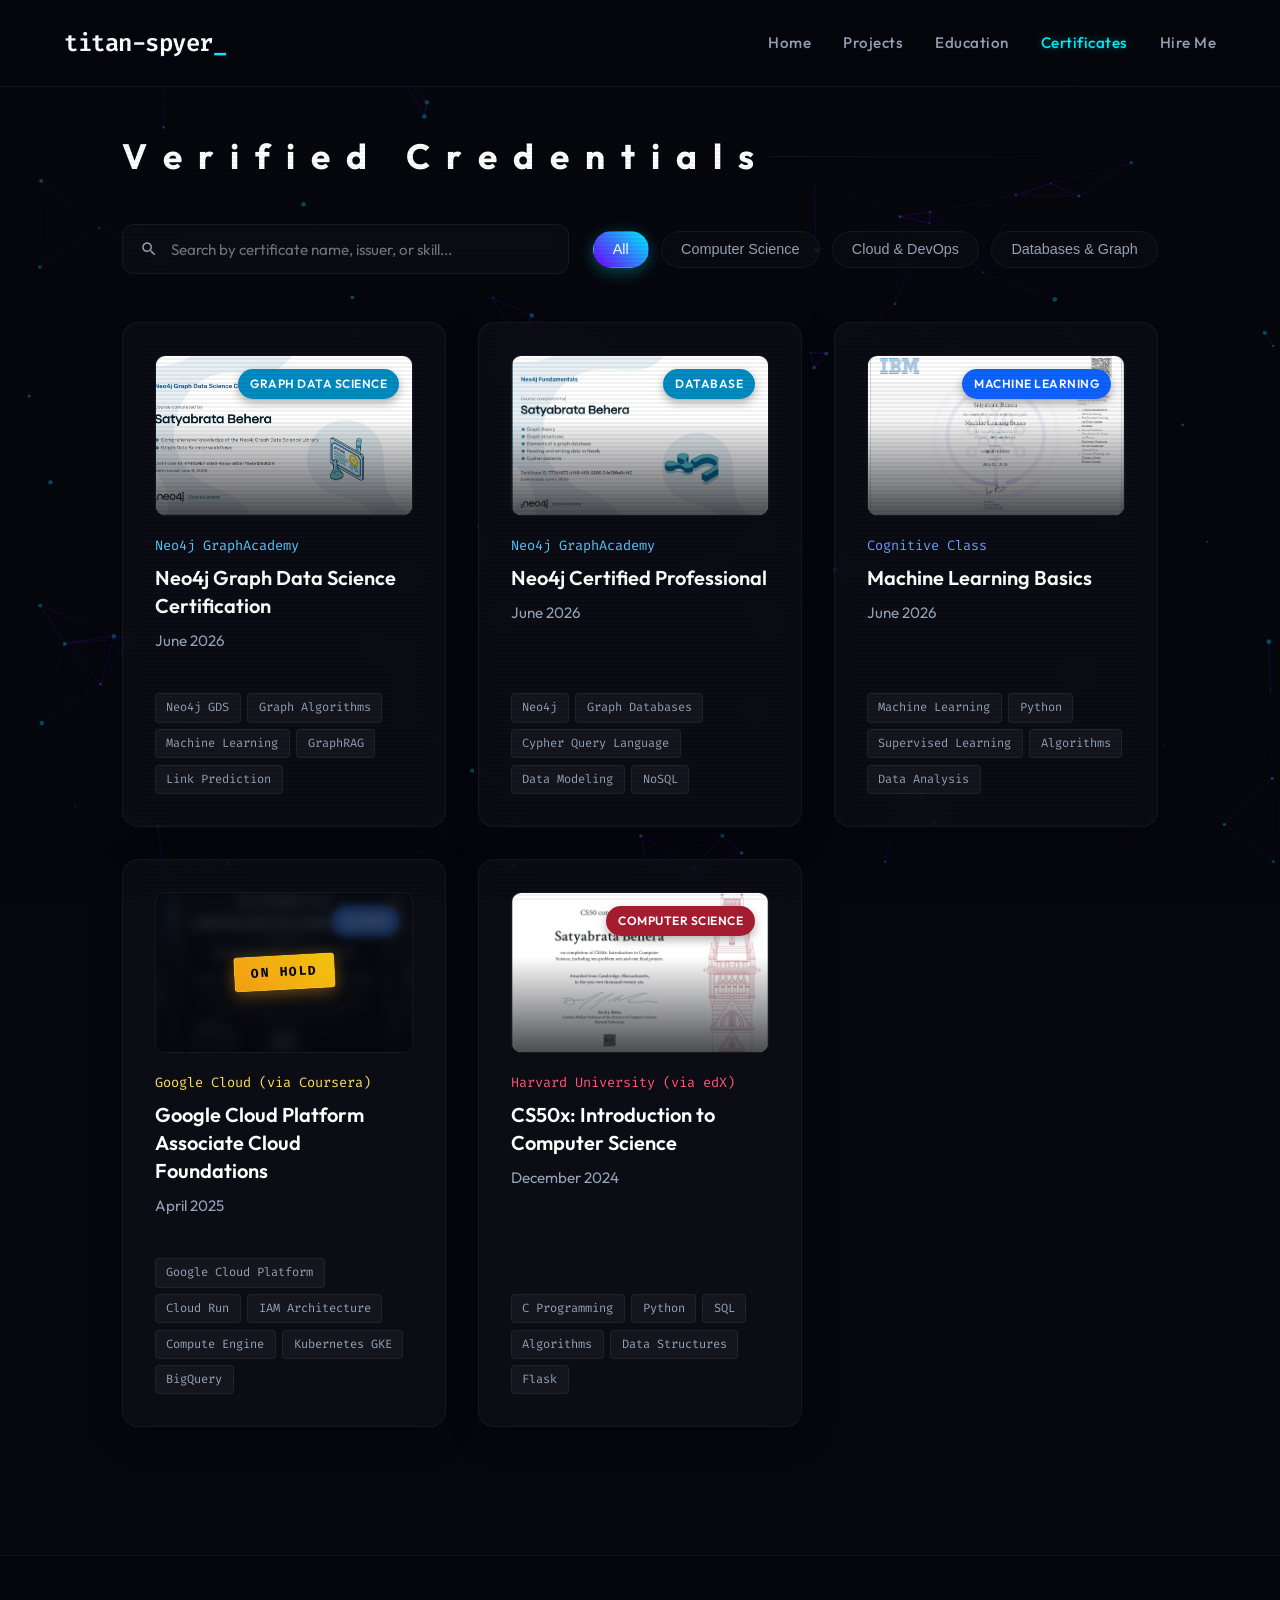
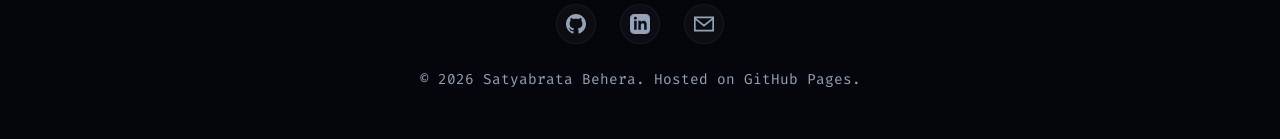
==== commit 4e66edbc: "Add: Data Scince Certificate" ====
--- a/certificates.html
+++ b/certificates.html
@@ -38,6 +38,19 @@
           "position": 1,
           "item": {
             "@type": "EducationalOccupationalCredential",
+            "name": "Neo4j Graph Data Science Certification",
+            "credentialCategory": "Database & Graph Technology / Data Science",
+            "recognizedBy": {
+              "@type": "Organization",
+              "name": "Neo4j GraphAcademy"
+            }
+          }
+        },
+        {
+          "@type": "ListItem",
+          "position": 2,
+          "item": {
+            "@type": "EducationalOccupationalCredential",
             "name": "Neo4j Certified Professional",
             "credentialCategory": "Database & Graph Technology",
             "recognizedBy": {
@@ -48,7 +61,7 @@
         },
         {
           "@type": "ListItem",
-          "position": 2,
+          "position": 3,
           "item": {
             "@type": "EducationalOccupationalCredential",
             "name": "Machine Learning Basics",
@@ -61,7 +74,7 @@
         },
         {
           "@type": "ListItem",
-          "position": 3,
+          "position": 4,
           "item": {
             "@type": "EducationalOccupationalCredential",
             "name": "CS50x: Introduction to Computer Science",
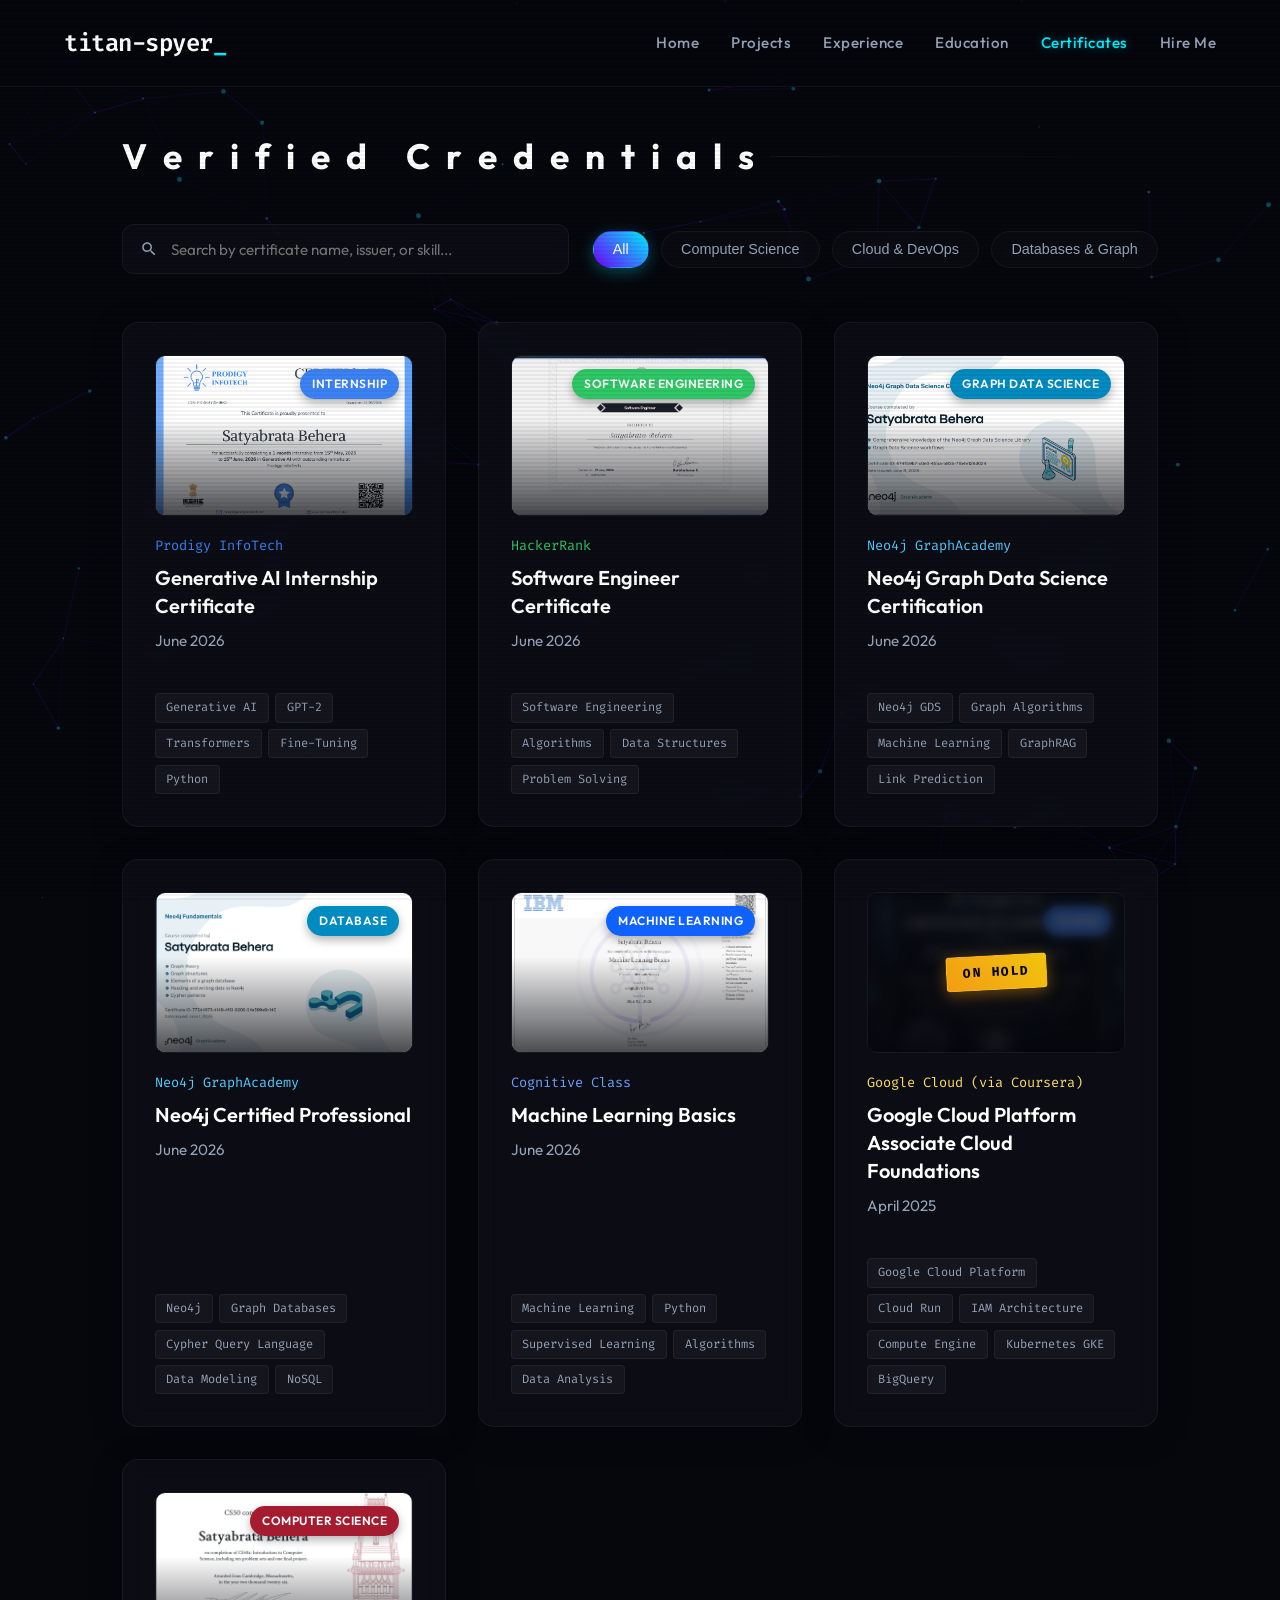
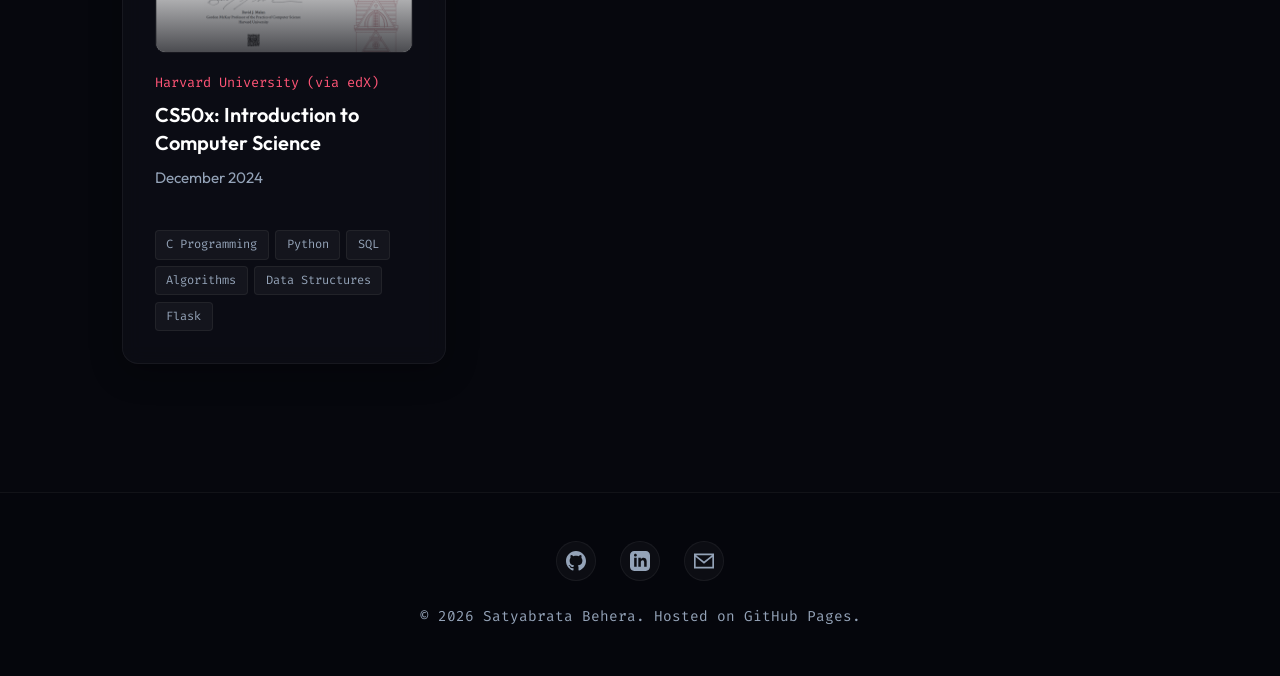
==== commit c8830afe: "feat:  add exprience details" ====
--- a/certificates.html
+++ b/certificates.html
@@ -106,6 +106,7 @@
         <ul class="nav-links" id="nav-links">
             <li><a href="index.html">Home</a></li>
             <li><a href="projects.html">Projects</a></li>
+            <li><a href="experience.html">Experience</a></li>
             <li><a href="education.html">Education</a></li>
             <li><a href="certificates.html" class="active">Certificates</a></li>
             <li><a href="hire_me.html" class="nav-hire-me">Hire Me</a></li>
--- a/assets/css/certificates.css
+++ b/assets/css/certificates.css
@@ -9,6 +9,10 @@
     --gcp-glow: rgba(66, 133, 244, 0.5);
     --cognitive-brand: #0f62fe;
     --cognitive-glow: rgba(15, 98, 254, 0.5);
+    --hackerrank-brand: #2ec866;
+    --hackerrank-glow: rgba(46, 200, 102, 0.5);
+    --prodigy-brand: #3b82f6;
+    --prodigy-glow: rgba(59, 130, 246, 0.5);
     --default-glow: rgba(0, 240, 255, 0.3);
 }
 
@@ -202,6 +206,16 @@
     --accent-border-color: var(--cognitive-brand);
 }
 
+.cert-card.brand-hackerrank {
+    --accent-glow-color: var(--hackerrank-glow);
+    --accent-border-color: var(--hackerrank-brand);
+}
+
+.cert-card.brand-prodigy {
+    --accent-glow-color: var(--prodigy-glow);
+    --accent-border-color: var(--prodigy-brand);
+}
+
 .cert-card {
     --accent-glow-color: var(--default-glow);
     --accent-border-color: var(--accent-1);
@@ -218,6 +232,8 @@
 .brand-neo4j .cert-badge { background: var(--neo4j-brand); }
 .brand-gcp .cert-badge { background: var(--gcp-brand); }
 .brand-cognitive .cert-badge { background: var(--cognitive-brand); }
+.brand-hackerrank .cert-badge { background: var(--hackerrank-brand); }
+.brand-prodigy .cert-badge { background: var(--prodigy-brand); }
 
 /* Card Content details */
 .cert-details {
@@ -237,6 +253,8 @@
 .brand-neo4j .cert-issuer { color: #55ccff; }
 .brand-gcp .cert-issuer { color: #ffdd66; }
 .brand-cognitive .cert-issuer { color: #6ea0ff; }
+.brand-hackerrank .cert-issuer { color: #2ec866; }
+.brand-prodigy .cert-issuer { color: #3b82f6; }
 
 .cert-card h3 {
     font-size: 1.25rem;
@@ -468,11 +486,17 @@
     display: flex;
     gap: 1rem;
     flex-wrap: wrap;
-}
-
-.modal-verify-btn {
-    width: 100%;
+    width: 100%;
+}
+
+.modal-actions .btn {
+    flex: 1;
+    min-width: 160px;
     justify-content: center;
+}
+
+.modal-actions .modal-verify-btn {
+    width: auto;
 }
 
 /* Empty search states styling */
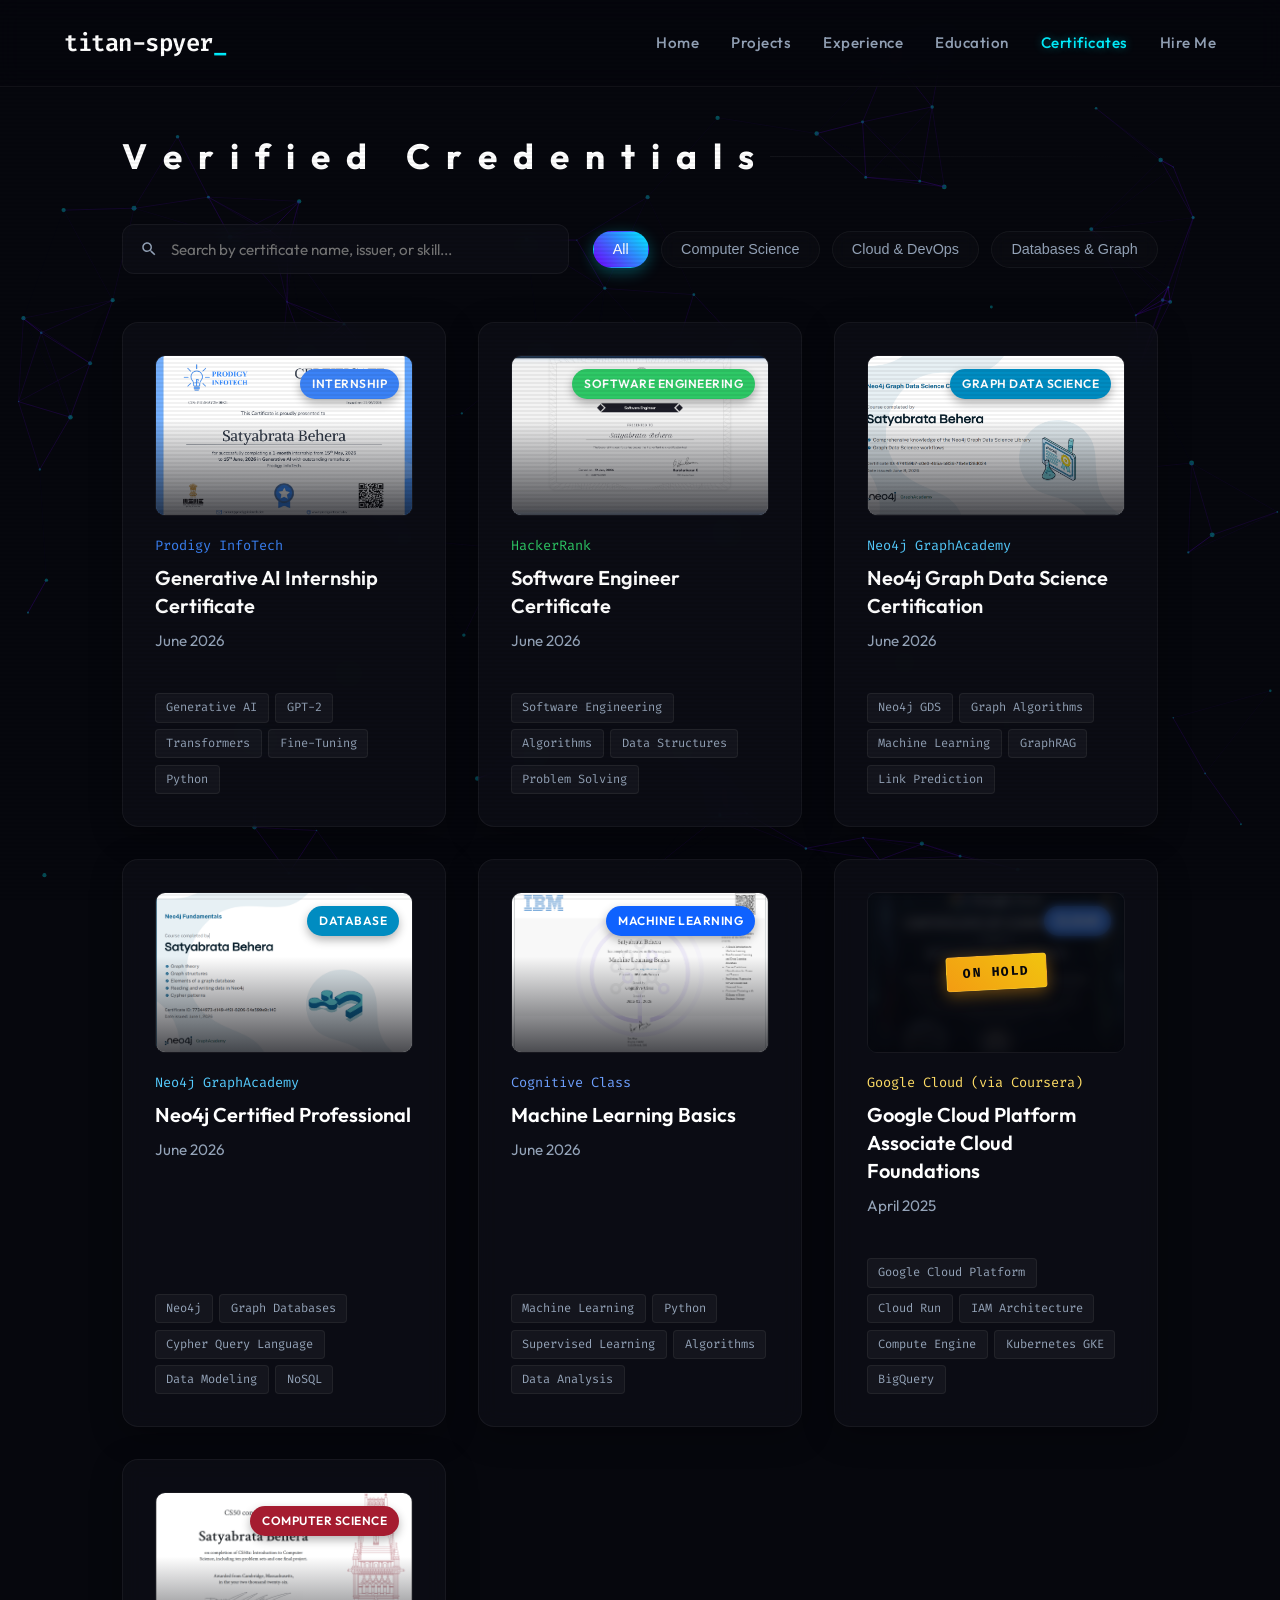
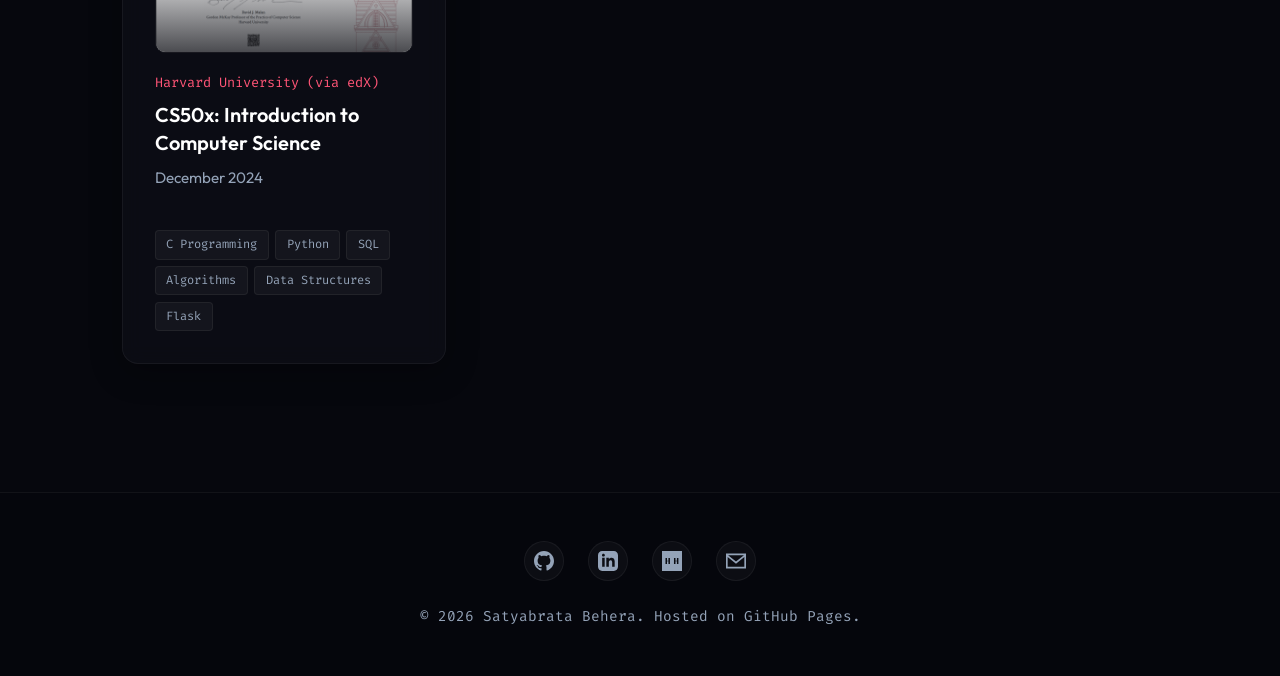
==== commit cf524e71: "feat: add HackerRank profile (@officialsatya02) across portfolio pages" ====
--- a/certificates.html
+++ b/certificates.html
@@ -156,6 +156,9 @@
             <a href="https://linkedin.com/in/satya-brata-behera" target="_blank" title="LinkedIn">
                 <svg viewBox="0 0 24 24"><path d="M19 0h-14c-2.761 0-5 2.239-5 5v14c0 2.761 2.239 5 5 5h14c2.762 0 5-2.239 5-5v-14c0-2.761-2.238-5-5-5zm-11 19h-3v-11h3v11zm-1.5-12.268c-.966 0-1.75-.79-1.75-1.764s.784-1.764 1.75-1.764 1.75.79 1.75 1.764-.783 1.764-1.75 1.764zm13.5 12.268h-3v-5.604c0-3.368-4-3.113-4 0v5.604h-3v-11h3v1.765c1.396-2.586 7-2.777 7 2.476v6.759z"/></svg>
             </a>
+            <a href="https://www.hackerrank.com/profile/officialsatya02" target="_blank" title="HackerRank">
+                <svg viewBox="0 0 24 24"><path d="M0 0v24h24V0H0zm9.531 15.698h-1.8v-3.418H6.004v3.418h-1.8V8.302h1.8v3.421h1.727V8.302h1.8v7.396zm10.165 0h-1.8v-3.418h-1.727v3.418h-1.8V8.302h1.8v3.421h1.727V8.302h1.8v7.396z"/></svg>
+            </a>
             <a href="mailto:mr.satya02@gmail.com" title="Email">
                 <svg viewBox="0 0 24 24"><path d="M0 3v18h24v-18h-24zm21.518 2l-9.518 7.713-9.518-7.713h19.036zm-19.518 14v-11.817l10 8.104 10-8.104v11.817h-20z"/></svg>
             </a>
